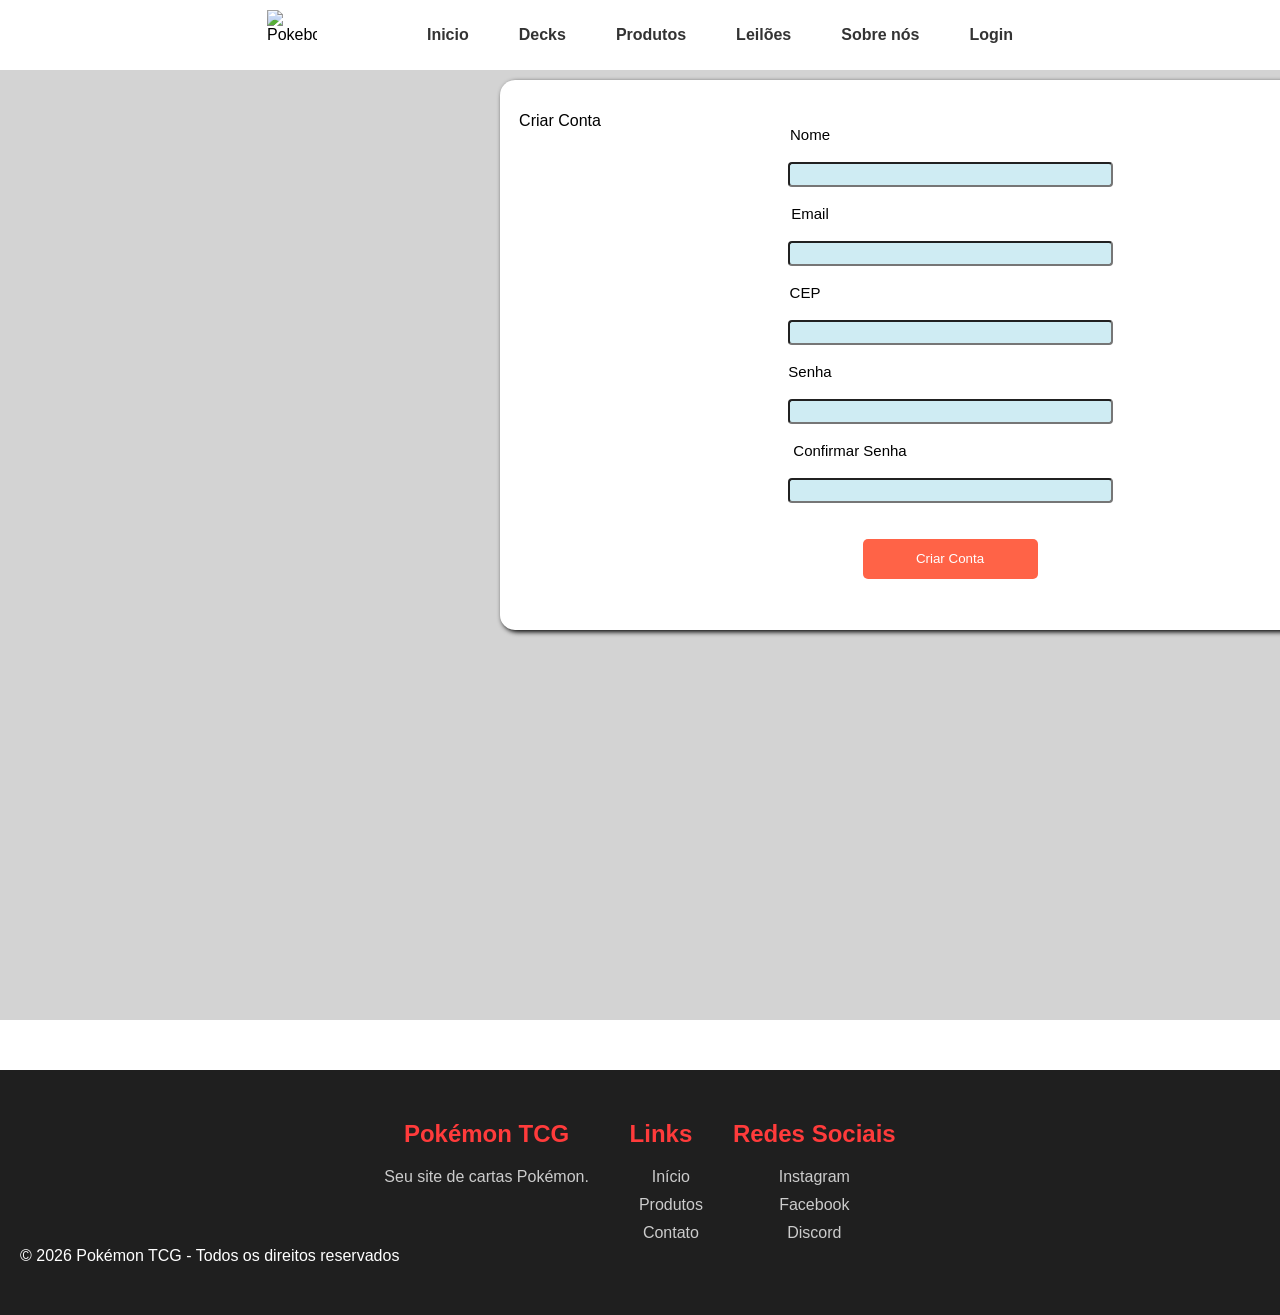
==== Cadastro.html @ 0093a235 "pagina inicial, login e cadastro completos" ====
<!DOCTYPE html>
<html lang="en">
<head>
    <meta charset="UTF-8">
    <meta name="viewport" content="width=device-width, initial-scale=1.0">
    <title>Página de Cadastro</title>
</head>
<style>
*{
    margin:0;
    padding:0;
    box-sizing:border-box;
    font-family: Arial, Helvetica, sans-serif;
}
.background{
background-color: lightgray;
width: 100%;
height: 950px;
}

.box1{
         width: 900px;
        height: 550px;
        color: black;
        text-align: center;
        background: white;
        position: relative;
        border: 2px solid #333;
        top: 10px;
        left: 500px;
        display: flex;
        justify-content: center;
        align-items: center;
        box-shadow: 2px 2px 5px rgb(0, 0, 0);
        border: none;
        border-radius: 15px;
        
}
.FonteNome{
    text-align: center;
   font-family: "Verdana", Sans-serif;
   font-size: 15px;
   color: black;
   position: relative;
   right: 140px;
}
.FonteSenha{
    text-align: center;
   font-family: "Verdana", Sans-serif;
   font-size: 15px;
   color: black;
   position: relative;
   right:  140px;
}
.FonteEmail{
    text-align: center;
   font-family: "Verdana", Sans-serif;
   font-size: 15px;
   color: black;
   position: relative;
   right: 140px;
}
.FonteConfirmarSenha{
    text-align: center;
   font-family: "Verdana", Sans-serif;
   font-size: 15px;
   color: black;
   position: relative;
   right: 100px;
}   
.FonteCep{
    text-align: center;
   font-family: "Verdana", Sans-serif;
   font-size: 15px;
   color: black;
   position: relative;
   right: 145px;
}
button{
    width: 175px;
    height: 40px;
    color: white;
    background-color:  tomato;
    border-radius:5px;
    border: none
}
input{
border-radius: 4px;
background-color: #CFECF3 ;
width: 325px;
height: 25px;
}
.titulo{
 position: relative;
 left: -390px;
 top: 10px;
 font-family: "Verdana", Sans-serif;
}
.itens{
    position: relative;
    top: -30px;
}
a{
    text-decoration: none;
    color: tomato;
    position: relative;
    right: -10px;
}
.topbar{
    width:100%;
    height:70px;
    display:flex;
    justify-content:center;
    align-items:center;
    gap:50px;
}

.topbar a{
    text-decoration:none;
    color:#333;
    font-weight:bold;
    transition:0.3s;
}

.topbar a:hover{
    color:#ff3b3b;
}
.logo{
    width:50px;
    height:50px;
    margin-right:40px;
      position: relative;
    left: -10px;
}

.logo img{
    width:80px;
    height:80px;
}
footer{
    background:#1f1f1f;
    color:white;
    padding:50px 20px;
    margin-top:50px;
}

.footer-container{
    max-width:1200px;
    margin:auto;
    display:flex;
    flex-wrap:wrap;
    gap:40px;
    justify-content:center;
    text-align:center;
}

.footer-box h2{
    margin-bottom:15px;
    color:#ff3b3b;
}

.footer-box p{
      color:#ccc;
    text-decoration:none;
    line-height:28px;
}
.footer-box a{
    color:#ccc;
    text-decoration:none;
    line-height:28px;
}

.footer-box a:hover{
    color:white;
}
</style>
<body>
    <header>
    <div class="topbar">
        <img class="logo" src="pokebola.png" alt="Pokebola">
         <a href="index.html">Inicio</a>
        <a>Decks</a>
        <a>Produtos</a>
        <a>Leilões</a>
        <a href="#">Sobre nós</a>
        <a href="Login.html">Login</a>
    </div>
</header>
    <div class="background">
    <div class="box1">
    <form method="post"  action="Login.html">
    <label for="criarConta" class="titulo">Criar Conta</label>
    <br>
    <br>
    <br>
    <div class="itens">
    <label for="Usuario" class="FonteNome">Nome</label>
    <br>
    <br>
    <input type="text" name="usuario" required>
    <br>
    <br>
    <label for="Email" class="FonteEmail">Email</label>
    <br>
    <br>
    <input type="email" name="email" required>
    <br>
    <br>    
    <label for="cep" name="cep" class="FonteCep" maxlength="8">CEP</label>
    <br>
    <br>        
    <input type="text" name="cep" required>
    <br>
    <br>  
    <label for="Senha" class="FonteSenha">Senha</label>
    <br>
    <br>
    <input type="password" name="senha" required maxlength="8">
    <br>
    <br>
    <label for="ConfirmarSenha" class="FonteConfirmarSenha">Confirmar Senha</label>
    <br>
    <br>
    <input type="password" name="confirmar_senha" required maxlength="8">
    <br>
    <br>
    <br>  
     <button type="submit">Criar Conta</button>
   </div>
    </form>
    </div>
    </div>
    <footer>
    <div class="footer-container">
        <div class="footer-box">
            <h2>Pokémon TCG</h2>
            <p>Seu site de cartas Pokémon.</p>
        </div>
        <div class="footer-box">
            <h2>Links</h2>
            <a href="#">Início</a><br>
            <a href="#">Produtos</a><br>
            <a href="#">Contato</a>
        </div>
        <div class="footer-box">
            <h2>Redes Sociais</h2>
            <p>Instagram</p>
            <p>Facebook</p>
            <p>Discord</p>
        </div>
    </div>
    <div class="copy">
        © 2026 Pokémon TCG - Todos os direitos reservados
    </div>
</footer>
</body>
</html>
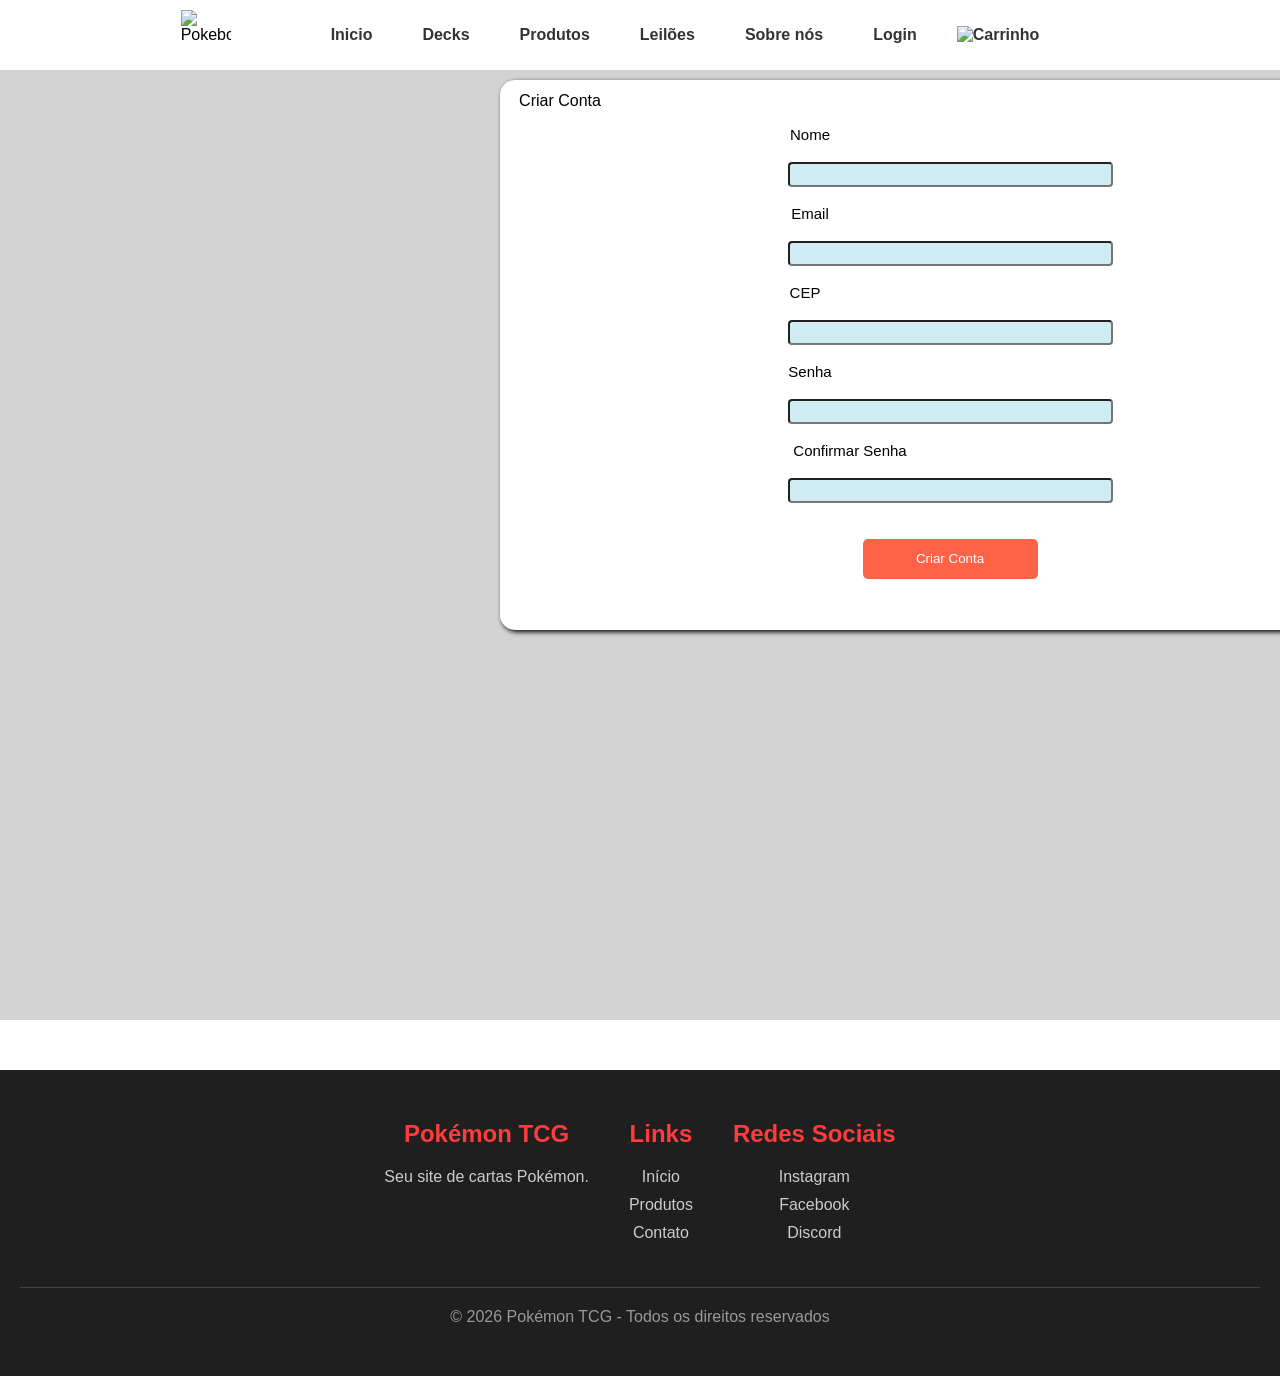
==== commit 583e1a39: "correcao paginas" ====
--- a/Cadastro.html
+++ b/Cadastro.html
@@ -93,7 +93,7 @@
 .titulo{
  position: relative;
  left: -390px;
- top: 10px;
+ top: -10px;
  font-family: "Verdana", Sans-serif;
 }
 .itens{
@@ -104,7 +104,6 @@
     text-decoration: none;
     color: tomato;
     position: relative;
-    right: -10px;
 }
 .topbar{
     width:100%;
@@ -134,6 +133,17 @@
 }
 
 .logo img{
+    width:80px;
+    height:80px;
+}
+.carrinho{
+  width:50px;
+    height:50px;
+    margin-right:40px;
+      position: relative;
+    right: 10px; 
+}
+.carrinho img{
     width:80px;
     height:80px;
 }
@@ -173,6 +183,14 @@
 .footer-box a:hover{
     color:white;
 }
+.DireitosAutorais{
+    text-align:center;
+    margin-top:40px;
+    border-top:1px solid #444;
+    padding-top:20px;
+    color:#999;
+}
+  
 </style>
 <body>
     <header>
@@ -182,8 +200,11 @@
         <a>Decks</a>
         <a>Produtos</a>
         <a>Leilões</a>
-        <a href="#">Sobre nós</a>
+        <a href="Sobrenos.html">Sobre nós</a>
         <a href="Login.html">Login</a>
+         <a href="Carrinho.html">
+            <img class="carrinho" src="carrinho.png" alt="Carrinho">
+        </a>
     </div>
 </header>
     <div class="background">
@@ -238,9 +259,9 @@
         </div>
         <div class="footer-box">
             <h2>Links</h2>
-            <a href="#">Início</a><br>
-            <a href="#">Produtos</a><br>
-            <a href="#">Contato</a>
+            <a>Início</a><br>
+            <a>Produtos</a><br>
+            <a>Contato</a>
         </div>
         <div class="footer-box">
             <h2>Redes Sociais</h2>
@@ -249,7 +270,7 @@
             <p>Discord</p>
         </div>
     </div>
-    <div class="copy">
+    <div class="DireitosAutorais">
         © 2026 Pokémon TCG - Todos os direitos reservados
     </div>
 </footer>
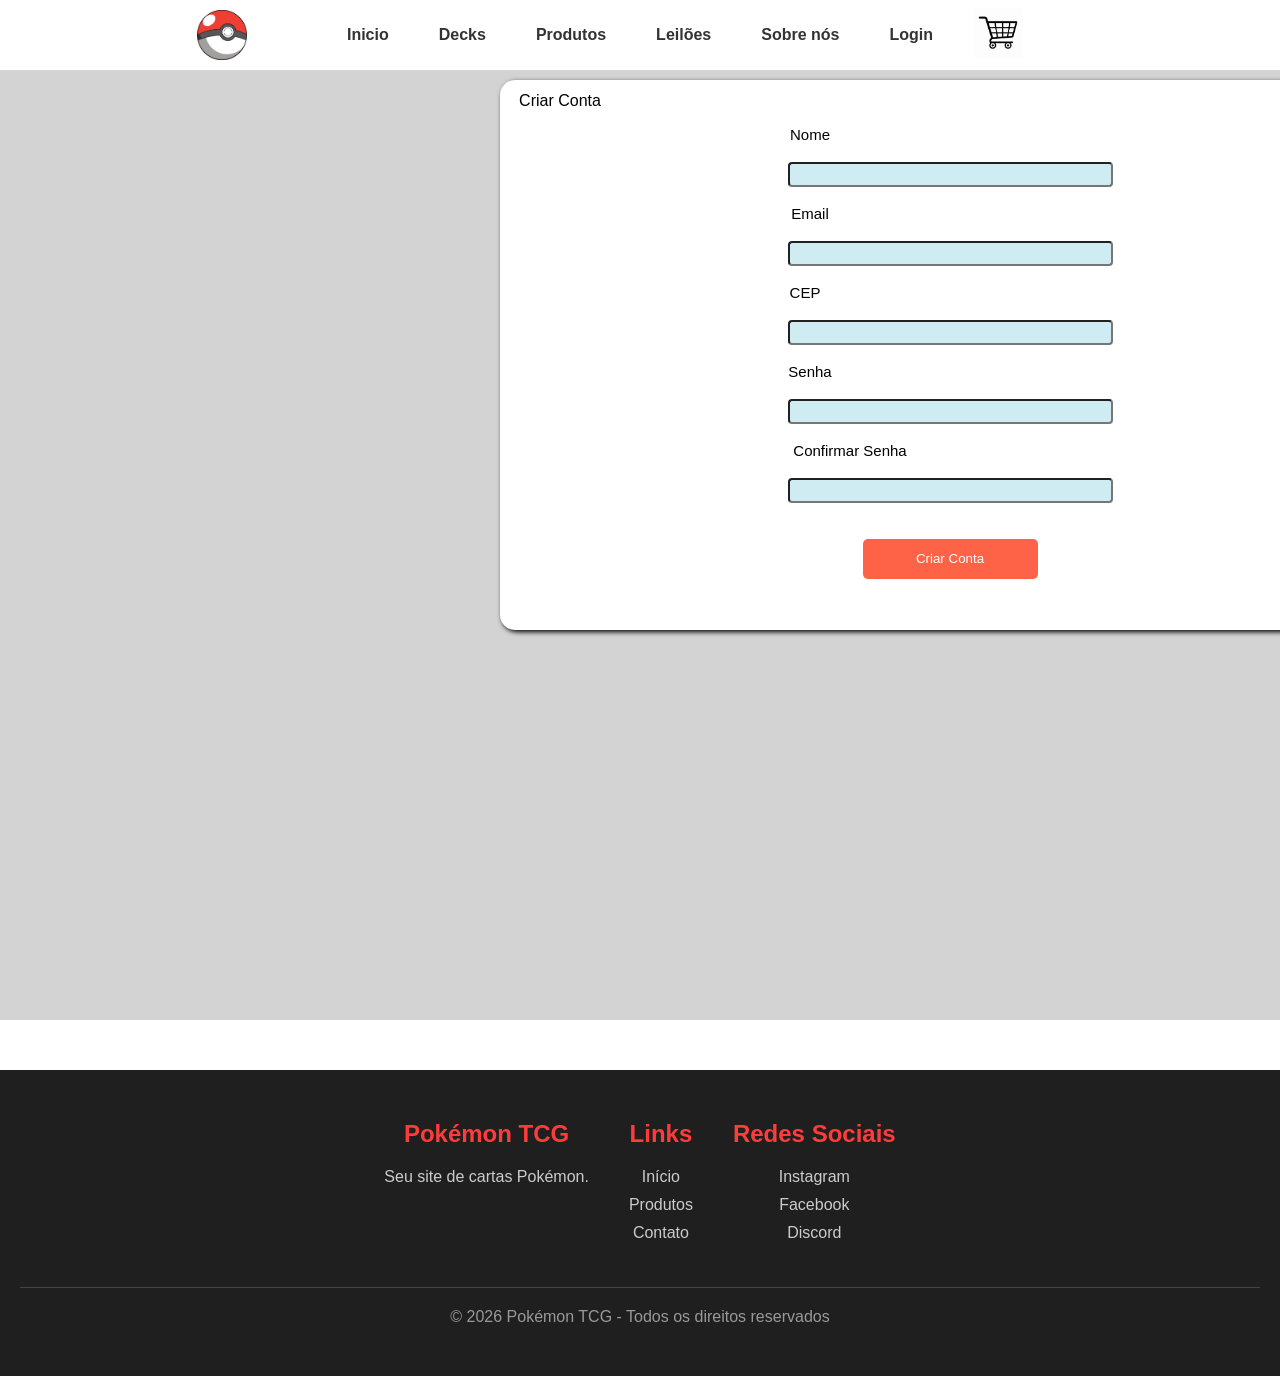
==== commit b31543a7: "correcao imagens" ====
--- a/Cadastro.html
+++ b/Cadastro.html
@@ -195,7 +195,7 @@
 <body>
     <header>
     <div class="topbar">
-        <img class="logo" src="pokebola.png" alt="Pokebola">
+        <img class="logo" src="Pokebola.png" alt="Pokebola">
          <a href="index.html">Inicio</a>
         <a>Decks</a>
         <a>Produtos</a>
@@ -203,7 +203,7 @@
         <a href="Sobrenos.html">Sobre nós</a>
         <a href="Login.html">Login</a>
          <a href="Carrinho.html">
-            <img class="carrinho" src="carrinho.png" alt="Carrinho">
+            <img class="carrinho" src="Carrinho.png" alt="Carrinho">
         </a>
     </div>
 </header>
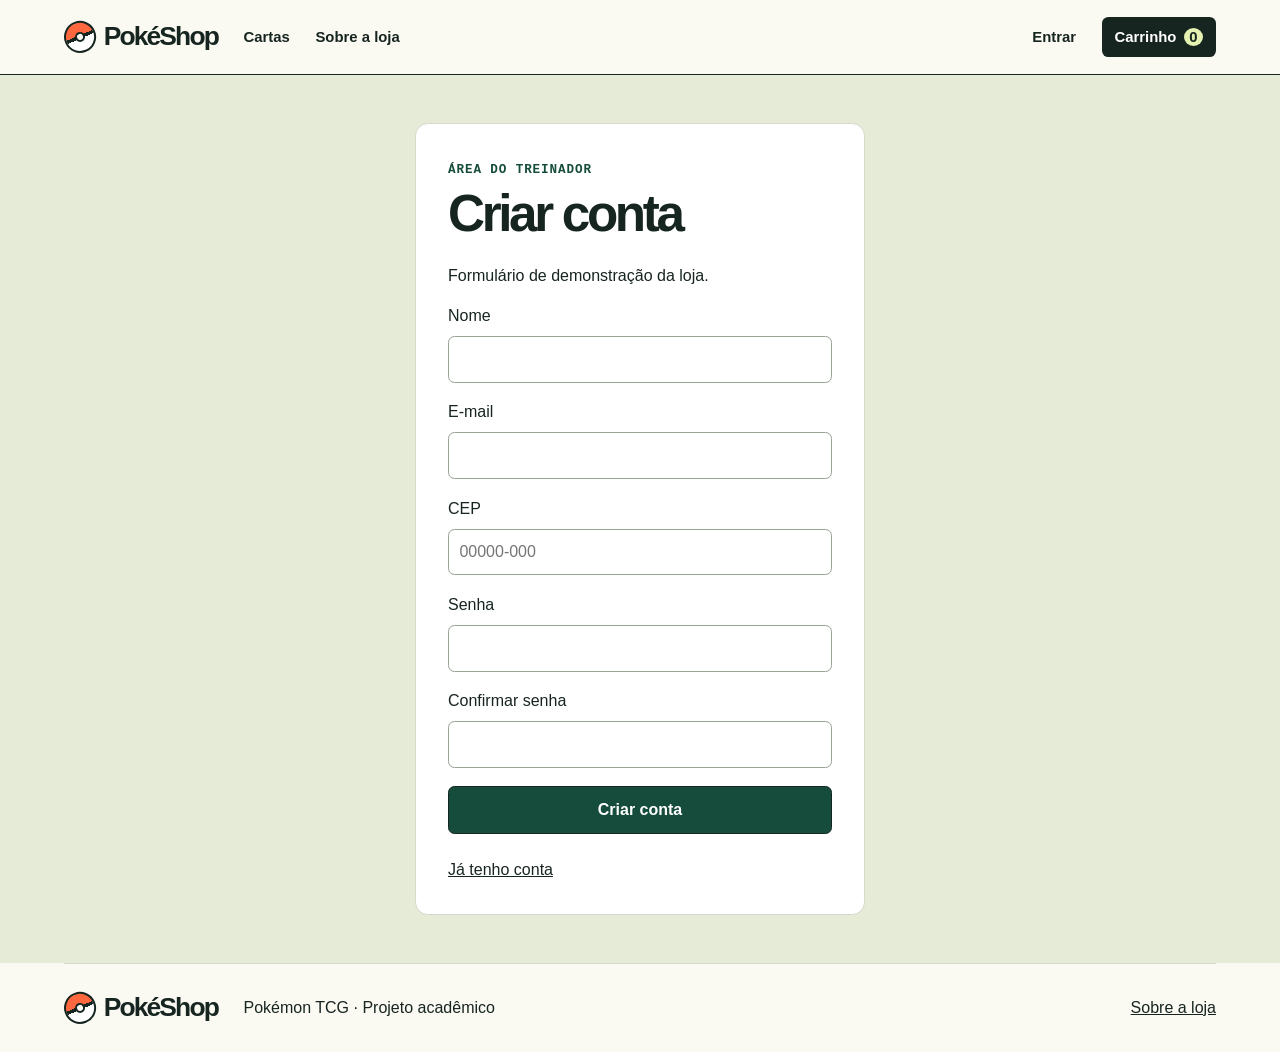
==== commit b7a8b4b2: "Reformula a PokéShop com a coleção de Kanto e carrinho local" ====
--- a/Cadastro.html
+++ b/Cadastro.html
@@ -1,278 +1,16 @@
-<!DOCTYPE html>
-<html lang="en">
+<!doctype html>
+<html lang="pt-BR">
 <head>
-    <meta charset="UTF-8">
-    <meta name="viewport" content="width=device-width, initial-scale=1.0">
-    <title>Página de Cadastro</title>
+  <meta charset="utf-8">
+  <meta name="viewport" content="width=device-width, initial-scale=1">
+  <title>Criar conta | PokéShop</title>
+  <link rel="stylesheet" href="loja.css">
+  <script src="loja.js" defer></script>
 </head>
-<style>
-*{
-    margin:0;
-    padding:0;
-    box-sizing:border-box;
-    font-family: Arial, Helvetica, sans-serif;
-}
-.background{
-background-color: lightgray;
-width: 100%;
-height: 950px;
-}
-
-.box1{
-         width: 900px;
-        height: 550px;
-        color: black;
-        text-align: center;
-        background: white;
-        position: relative;
-        border: 2px solid #333;
-        top: 10px;
-        left: 500px;
-        display: flex;
-        justify-content: center;
-        align-items: center;
-        box-shadow: 2px 2px 5px rgb(0, 0, 0);
-        border: none;
-        border-radius: 15px;
-        
-}
-.FonteNome{
-    text-align: center;
-   font-family: "Verdana", Sans-serif;
-   font-size: 15px;
-   color: black;
-   position: relative;
-   right: 140px;
-}
-.FonteSenha{
-    text-align: center;
-   font-family: "Verdana", Sans-serif;
-   font-size: 15px;
-   color: black;
-   position: relative;
-   right:  140px;
-}
-.FonteEmail{
-    text-align: center;
-   font-family: "Verdana", Sans-serif;
-   font-size: 15px;
-   color: black;
-   position: relative;
-   right: 140px;
-}
-.FonteConfirmarSenha{
-    text-align: center;
-   font-family: "Verdana", Sans-serif;
-   font-size: 15px;
-   color: black;
-   position: relative;
-   right: 100px;
-}   
-.FonteCep{
-    text-align: center;
-   font-family: "Verdana", Sans-serif;
-   font-size: 15px;
-   color: black;
-   position: relative;
-   right: 145px;
-}
-button{
-    width: 175px;
-    height: 40px;
-    color: white;
-    background-color:  tomato;
-    border-radius:5px;
-    border: none
-}
-input{
-border-radius: 4px;
-background-color: #CFECF3 ;
-width: 325px;
-height: 25px;
-}
-.titulo{
- position: relative;
- left: -390px;
- top: -10px;
- font-family: "Verdana", Sans-serif;
-}
-.itens{
-    position: relative;
-    top: -30px;
-}
-a{
-    text-decoration: none;
-    color: tomato;
-    position: relative;
-}
-.topbar{
-    width:100%;
-    height:70px;
-    display:flex;
-    justify-content:center;
-    align-items:center;
-    gap:50px;
-}
-
-.topbar a{
-    text-decoration:none;
-    color:#333;
-    font-weight:bold;
-    transition:0.3s;
-}
-
-.topbar a:hover{
-    color:#ff3b3b;
-}
-.logo{
-    width:50px;
-    height:50px;
-    margin-right:40px;
-      position: relative;
-    left: -10px;
-}
-
-.logo img{
-    width:80px;
-    height:80px;
-}
-.carrinho{
-  width:50px;
-    height:50px;
-    margin-right:40px;
-      position: relative;
-    right: 10px; 
-}
-.carrinho img{
-    width:80px;
-    height:80px;
-}
-footer{
-    background:#1f1f1f;
-    color:white;
-    padding:50px 20px;
-    margin-top:50px;
-}
-
-.footer-container{
-    max-width:1200px;
-    margin:auto;
-    display:flex;
-    flex-wrap:wrap;
-    gap:40px;
-    justify-content:center;
-    text-align:center;
-}
-
-.footer-box h2{
-    margin-bottom:15px;
-    color:#ff3b3b;
-}
-
-.footer-box p{
-      color:#ccc;
-    text-decoration:none;
-    line-height:28px;
-}
-.footer-box a{
-    color:#ccc;
-    text-decoration:none;
-    line-height:28px;
-}
-
-.footer-box a:hover{
-    color:white;
-}
-.DireitosAutorais{
-    text-align:center;
-    margin-top:40px;
-    border-top:1px solid #444;
-    padding-top:20px;
-    color:#999;
-}
-  
-</style>
 <body>
-    <header>
-    <div class="topbar">
-        <img class="logo" src="Pokebola.png" alt="Pokebola">
-         <a href="index.html">Inicio</a>
-        <a>Decks</a>
-        <a>Produtos</a>
-        <a>Leilões</a>
-        <a href="Sobrenos.html">Sobre nós</a>
-        <a href="Login.html">Login</a>
-         <a href="Carrinho.html">
-            <img class="carrinho" src="Carrinho.png" alt="Carrinho">
-        </a>
-    </div>
-</header>
-    <div class="background">
-    <div class="box1">
-    <form method="post"  action="Login.html">
-    <label for="criarConta" class="titulo">Criar Conta</label>
-    <br>
-    <br>
-    <br>
-    <div class="itens">
-    <label for="Usuario" class="FonteNome">Nome</label>
-    <br>
-    <br>
-    <input type="text" name="usuario" required>
-    <br>
-    <br>
-    <label for="Email" class="FonteEmail">Email</label>
-    <br>
-    <br>
-    <input type="email" name="email" required>
-    <br>
-    <br>    
-    <label for="cep" name="cep" class="FonteCep" maxlength="8">CEP</label>
-    <br>
-    <br>        
-    <input type="text" name="cep" required>
-    <br>
-    <br>  
-    <label for="Senha" class="FonteSenha">Senha</label>
-    <br>
-    <br>
-    <input type="password" name="senha" required maxlength="8">
-    <br>
-    <br>
-    <label for="ConfirmarSenha" class="FonteConfirmarSenha">Confirmar Senha</label>
-    <br>
-    <br>
-    <input type="password" name="confirmar_senha" required maxlength="8">
-    <br>
-    <br>
-    <br>  
-     <button type="submit">Criar Conta</button>
-   </div>
-    </form>
-    </div>
-    </div>
-    <footer>
-    <div class="footer-container">
-        <div class="footer-box">
-            <h2>Pokémon TCG</h2>
-            <p>Seu site de cartas Pokémon.</p>
-        </div>
-        <div class="footer-box">
-            <h2>Links</h2>
-            <a>Início</a><br>
-            <a>Produtos</a><br>
-            <a>Contato</a>
-        </div>
-        <div class="footer-box">
-            <h2>Redes Sociais</h2>
-            <p>Instagram</p>
-            <p>Facebook</p>
-            <p>Discord</p>
-        </div>
-    </div>
-    <div class="DireitosAutorais">
-        © 2026 Pokémon TCG - Todos os direitos reservados
-    </div>
-</footer>
+<a class="skip" href="#principal">Pular para o conteúdo</a>
+<header class="mast"><div class="navwrap"><a class="brand" href="index.html"><i class="ball"></i>PokéShop</a><nav aria-label="Principal"><a href="index.html#catalogo">Cartas</a><a href="Sobrenos.html">Sobre a loja</a></nav><div class="tools"><a href="Login.html">Entrar</a><a class="bag" href="Carrinho.html">Carrinho <b data-count>0</b></a></div></div></header>
+<main id="principal"><section class="auth"><div class="panel"><small class="section-label">ÁREA DO TREINADOR</small><h1>Criar conta</h1><p>Formulário de demonstração da loja.</p><form data-account><label for="nome">Nome</label><input id="nome" type="text" required ><label for="usuario">E-mail</label><input id="usuario" type="email" required ><label for="cep">CEP</label><input id="cep" type="text" required inputmode="numeric" pattern="[0-9]{5}-?[0-9]{3}" placeholder="00000-000"><label for="senha">Senha</label><input id="senha" type="password" required autocomplete="new-password"><label for="confirmar">Confirmar senha</label><input id="confirmar" type="password" required autocomplete="new-password"><button class="button primary">Criar conta</button><p role="status"></p></form><a href="Login.html">Já tenho conta</a></div></section></main>
+<footer><a class="brand" href="index.html"><i class="ball"></i>PokéShop</a><span>Pokémon TCG · Projeto acadêmico</span><a href="Sobrenos.html">Sobre a loja</a></footer>
 </body>
 </html>
--- a/loja.css
+++ b/loja.css
@@ -0,0 +1,116 @@
+:root {
+  --ink: #172521;
+  --paper: #faf9f2;
+  --leaf: #154c3b;
+  --orange: #ff713c;
+  --line: #d5d8ca;
+  --mono: "Courier New", monospace;
+}
+* { box-sizing: border-box; }
+html { scroll-behavior: smooth; }
+body { margin: 0; background: var(--paper); color: var(--ink); font: 1rem/1.5 Inter, Arial, sans-serif; }
+a { color: inherit; }
+button, input { font: inherit; }
+button, .button { cursor: pointer; }
+:focus-visible { outline: 3px solid #1264bc; outline-offset: 4px; }
+.skip, .sr { position: absolute; clip-path: inset(50%); width: 1px; height: 1px; overflow: hidden; }
+.skip:focus { clip-path: none; width: auto; height: auto; background: white; z-index: 5; padding: 1rem; }
+.wrap, .navwrap, .hero-inner, footer { width: min(1180px, 90%); margin-inline: auto; }
+.mast { border-bottom: 1px solid var(--ink); background: var(--paper); }
+.navwrap, nav, .tools, .brand, footer { display: flex; align-items: center; gap: 1.6rem; }
+.navwrap { min-height: 74px; }
+.navwrap a, .brand, .button, .tile a { text-decoration: none; }
+.navwrap a:hover, footer a:hover { text-decoration: underline; }
+.brand { font-size: 1.65rem; font-weight: 900; letter-spacing: -.07em; gap: .5rem; }
+.ball { display: inline-block; position: relative; width: 1.2em; height: 1.2em; border-radius: 50%; border: 2px solid var(--ink); background: linear-gradient(to bottom, #ff673e 44%, var(--ink) 44% 56%, #fff 56%); transform: rotate(-23deg); }
+.ball::after { content: ''; position: absolute; inset: 31%; border: 2px solid var(--ink); background: var(--paper); border-radius: 50%; }
+nav, .tools { font-size: .93rem; font-weight: 650; }
+.tools { margin-left: auto; }
+.bag { background: var(--ink); color: white; padding: .55rem .8rem; border-radius: .4rem; }
+.bag b { background: #e4f2b2; color: var(--ink); border-radius: 50%; padding: .08rem .35rem; margin-left: .2rem; }
+.hero { background: #f6e9a7; overflow: hidden; border-bottom: 1px solid var(--ink); }
+.hero-inner { display: grid; grid-template-columns: 1fr 1fr; align-items: center; position: relative; }
+.hero-copy { padding: 3.5rem 0; z-index: 1; }
+.edition, .section-label, .specimen, .dex, .tile small { font: 700 .79rem/1.4 var(--mono); letter-spacing: .07em; }
+.edition { display: inline-flex; align-items: center; gap: .55rem; }
+.edition i { width: 1.8rem; border-top: 3px solid; }
+h1, h2, h3, p { margin-top: 0; }
+.hero h1 { margin: 1rem 0; font-size: clamp(4rem, 7.7vw, 7.4rem); line-height: .88; letter-spacing: -.083em; }
+.hero h1 em { color: var(--leaf); }
+.hero-copy p { max-width: 28rem; font-size: 1.08rem; }
+.button { display: inline-flex; align-items: center; justify-content: center; min-height: 46px; padding: .7rem 1.2rem; border: 1px solid var(--ink); border-radius: .4rem; font-weight: 700; }
+.primary { background: var(--leaf); color: white; }
+.primary:hover { background: var(--ink); }
+.secondary { background: white; color: var(--ink); }
+.hero-art { display: grid; place-items: center; position: relative; align-self: stretch; isolation: isolate; }
+.disc { position: absolute; width: min(87%, 420px); aspect-ratio: 1; border-radius: 50%; background: radial-gradient(#ae4a24 1px, transparent 1.7px) 0 0/7px 7px, #ff965b; z-index: -1; }
+.disc::after { content: ''; position: absolute; inset: -10px; border: 1px solid #bb8951; border-radius: 50%; }
+.hero-art img { height: auto; width: min(100%, 465px); filter: drop-shadow(5px 9px 0 #53322024); transition: transform .2s; }
+.hero-art:hover img { transform: rotate(-2deg); }
+.specimen { position: absolute; bottom: 6%; right: 1%; background: var(--ink); color: white; padding: .4rem .8rem; transform: rotate(-4deg); }
+.catalog, .interior { padding-block: 3.5rem 5rem; }
+.section-label { color: var(--leaf); }
+h2, .interior h1, .panel h1 { font-size: clamp(2.1rem,4vw,3.6rem); line-height: 1.06; letter-spacing: -.065em; margin: .45rem 0 1.4rem; }
+.filters { display: flex; flex-wrap: wrap; gap: .5rem; margin-bottom: 1.4rem; }
+.filters button, .quantity button { background: white; border: 1px solid #a6ac9c; border-radius: 2rem; padding: .48rem 1rem; }
+.filters button[aria-pressed=true] { color: white; background: var(--ink); border-color: var(--ink); }
+.grid, .products-grid { display: grid; gap: 1rem; grid-template-columns: repeat(4,1fr); }
+.tile, .product-card, .panel { background: white; border: 1px solid var(--line); border-radius: .8rem; overflow: hidden; }
+.tile a { display: block; }
+.art { position: relative; display: grid; place-items: center; overflow: hidden; background-image: radial-gradient(#263a281c 1px, transparent 1px); background-size: 8px 8px; }
+.art img { width: 74%; height: auto; transition: transform .2s; }
+.tile:hover img { transform: scale(1.05); }
+.dex { position: absolute; top: .75rem; left: .75rem; }
+.t6 { background-color: #f8cfb6; }
+.t9 { background-color: #cce5f2; }
+.t3 { background-color: #d2e5ba; }
+.t25 { background-color: #f8e999; }
+.tiletext, .product-card { padding: 1.05rem; }
+.tile h3 { margin: .15rem 0 .4rem; font-size: 1.6rem; letter-spacing: -.05em; }
+.type { border-radius: 2rem; padding: .22rem .6rem; font-size: .83rem; font-weight: bold; }
+.price { display: flex; justify-content: space-between; align-items: baseline; flex-wrap: wrap; gap: .3rem; border-top: 1px solid var(--line); margin-top: 1rem; padding-top: .8rem; font-weight: bold; }
+.price span { font-size: .85rem; color: var(--leaf); text-decoration: underline; }
+footer { border-top: 1px solid var(--line); padding: 1.5rem 0; flex-wrap: wrap; }
+footer > :last-child { margin-left: auto; }
+.narrow { max-width: 850px; min-height: 64vh; }
+.back { display: inline-block; margin-bottom: 1.3rem; }
+.detail { display: grid; grid-template-columns: 1fr 1fr; align-items: center; gap: 3rem; margin-bottom: 4rem; }
+.card-art { border-radius: 1rem; padding: 2rem; text-align: center; }
+.card-art img { display: block; max-width: min(100%,270px); margin: auto; max-height: 390px; object-fit: contain; }
+.detail strong { display: block; font-size: 1.65rem; margin: 1rem 0; }
+.products-grid { grid-template-columns: repeat(3,1fr); }
+.product-card img { width: 100%; height: 160px; object-fit: contain; }
+.product-card h3 { margin: .8rem 0; }
+.card-price, .card-comment-title { font-weight: bold; }
+.card-comment-title { margin-top: .8rem; }
+.about-card p { max-width: 70ch; }
+.about-card h2, .related-title { font-size: 2rem; margin-top: 2rem; }
+.about-card td, .about-card th { padding: .65rem; border-bottom: 1px solid var(--line); text-align: left; }
+.auth { display: grid; place-items: center; padding: 3rem 5%; background: #e5ebd6; }
+.panel { width: min(100%,450px); padding: 2rem; }
+.panel form { display: grid; gap: .5rem; }
+.panel input { padding: .65rem; border-radius: .4rem; border: 1px solid #98a395; margin-bottom: .6rem; width: 100%; }
+.row { display: flex; gap: 1rem; align-items: center; flex-wrap: wrap; padding: 1rem 0; border-bottom: 1px solid var(--line); }
+.row img { width: 55px; }
+.quantity { display: flex; align-items: center; gap: .6rem; margin-left: auto; }
+.total { font-size: 1.4rem; font-weight: bold; margin-block: 1rem; }
+@media(max-width:850px) { .grid { grid-template-columns: repeat(2,1fr); } }
+@media(max-width:650px) {
+  .navwrap { flex-wrap: wrap; gap: .5rem; padding-block: .65rem; }
+  nav { order: 3; width: 100%; }
+  .tools { gap: .65rem; }
+  .hero-inner, .detail { grid-template-columns: 1fr; }
+  .hero-copy { padding: 2rem 0 0; }
+  .hero-art { min-height: 215px; }
+  .hero-art img { width: min(69%,280px); }
+  .disc { width: min(55%,215px); }
+  .catalog, .interior { padding-block: 2rem 3rem; }
+  .products-grid { grid-template-columns: 1fr; }
+  .grid { gap: .65rem; }
+  .tiletext { padding: .75rem; }
+  .art img { width: 82%; margin-top: 1.1rem; }
+  .tile h3 { font-size: 1.35rem; }
+  footer { gap: .7rem; }
+}
+@media(prefers-reduced-motion:reduce) { html { scroll-behavior: auto; } *, *::before { transition: none !important; } }
+.description { margin: 1rem 0; }
